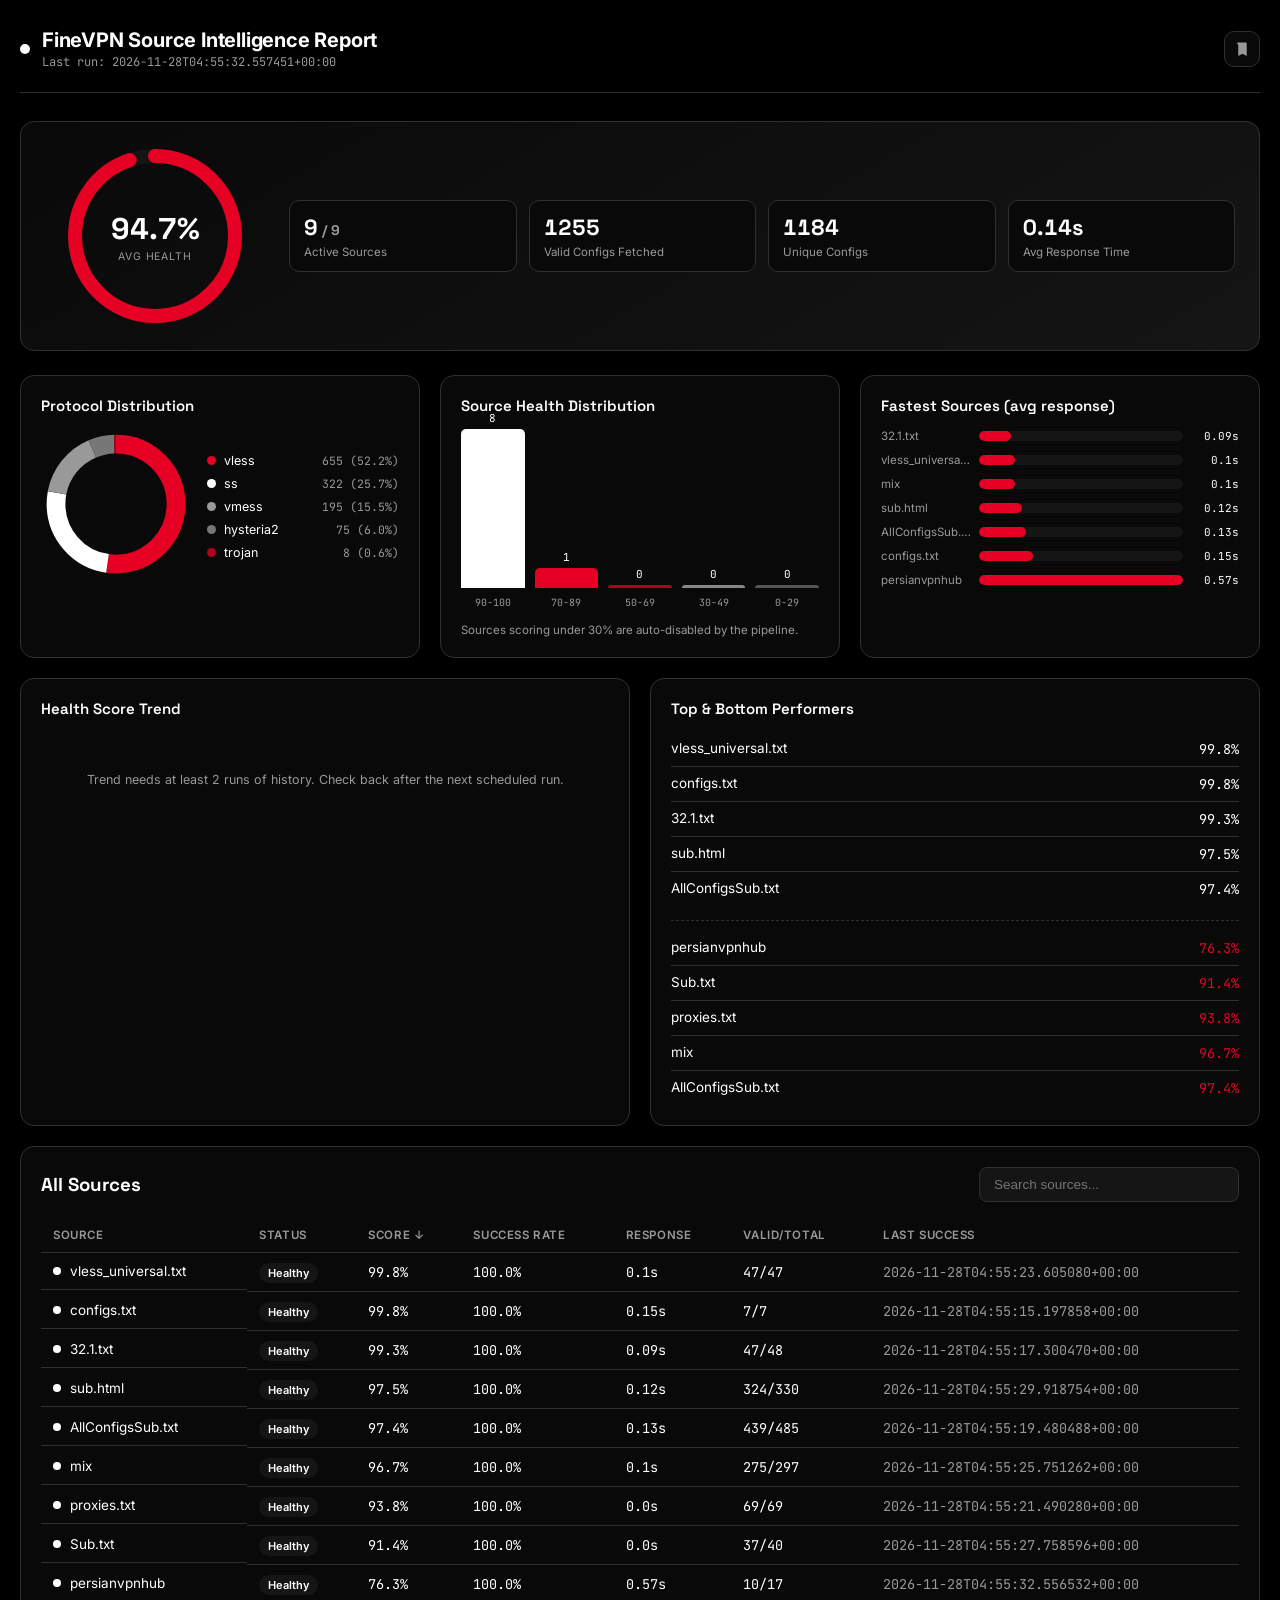
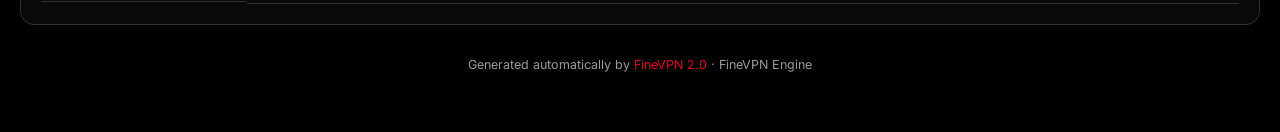
==== exports/source-report.html @ 8149348a "به‌روزرسانی خروجی‌های موتور پروکسی FineVPN" ====
<!DOCTYPE html>
<html lang="en">
<head>
<meta charset="UTF-8">
<meta name="viewport" content="width=device-width, initial-scale=1.0">
<title>FineVPN Source Intelligence Report</title>
<link rel="preconnect" href="https://fonts.googleapis.com">
<link href="https://fonts.googleapis.com/css2?family=Space+Grotesk:wght@500;600;700&family=Inter:wght@400;500;600&family=JetBrains+Mono:wght@400;500;600&display=swap" rel="stylesheet">
<style>
:root {
    --bg: #000000;
    --surface: #090909;
    --surface-2: #151515;
    --border: #303030;
    --text: #ffffff;
    --muted: #999999;
    --accent: #e60023;
    --good: #ffffff;
    --warn: #aaaaaa;
    --risk: #888888;
    --bad: #e60023;
    --radius: 14px;
}
* { box-sizing: border-box; min-width: 0; }
html, body { overflow-x: hidden; width: 100%; }
body {
    margin: 0;
    background: #000000;
    color: var(--text);
    font-family: 'Inter', system-ui, sans-serif;
    -webkit-font-smoothing: antialiased;
}
.wrap { max-width: 1280px; width: 100%; margin: 0 auto; padding: 28px 20px 60px; overflow-x: hidden; }
h1, h2, h3 { font-family: 'Space Grotesk', 'Inter', sans-serif; margin: 0; }
.mono { font-family: 'JetBrains Mono', monospace; font-variant-numeric: tabular-nums; }
.muted { color: var(--muted); }
header.top {
    display: flex; align-items: center; justify-content: space-between; flex-wrap: wrap; gap: 16px;
    padding-bottom: 22px; border-bottom: 1px solid var(--border); margin-bottom: 28px;
}
.brand { display: flex; align-items: center; gap: 12px; }
.pulse {
    width: 10px; height: 10px; border-radius: 50%; background: var(--good); flex-shrink: 0;
    box-shadow: none; animation: none;
}
@keyframes pulse {
    0% { box-shadow: none; }
    70% { box-shadow: none; }
    100% { box-shadow: none; }
}
@media (prefers-reduced-motion: reduce) {
    .pulse { animation: none; }
}
.brand-title { font-size: 20px; font-weight: 700; letter-spacing: -0.01em; }
.brand-sub { font-size: 12px; color: var(--muted); margin-top: 2px; word-break: break-all; }
.links { display: flex; gap: 10px; flex-shrink: 0; }
.links a {
    display: flex; align-items: center; justify-content: center; width: 36px; height: 36px;
    border-radius: 10px; background: var(--surface); border: 1px solid var(--border);
    color: var(--muted); transition: 0.15s ease;
}
.links a:hover { color: var(--accent); border-color: var(--accent); }
.links svg { width: 17px; height: 17px; }

.hero {
    display: grid; grid-template-columns: minmax(160px, 220px) minmax(0, 1fr); gap: 24px; align-items: center;
    background: linear-gradient(150deg, var(--surface) 0%, var(--surface-2) 100%);
    border: 1px solid var(--border); border-radius: var(--radius); padding: 24px; margin-bottom: 24px;
}
.gauge-wrap { display: flex; align-items: center; justify-content: center; position: relative; }
.gauge-num { position: absolute; text-align: center; }
.gauge-num .val { font-family: 'Space Grotesk', sans-serif; font-size: 30px; font-weight: 700; }
.gauge-num .lbl { font-size: 10.5px; color: var(--muted); text-transform: uppercase; letter-spacing: 0.08em; margin-top: 2px; }
.stat-grid { display: grid; grid-template-columns: repeat(auto-fit, minmax(120px, 1fr)); gap: 12px; }
.stat-card { background: #090909; border: 1px solid var(--border); border-radius: 10px; padding: 12px 14px; min-width: 0; }
.stat-card .n { font-family: 'Space Grotesk', sans-serif; font-size: 22px; font-weight: 700; overflow-wrap: break-word; }
.stat-card .l { font-size: 11.5px; color: var(--muted); margin-top: 4px; }

.grid-2 { display: grid; grid-template-columns: repeat(auto-fit, minmax(320px, 1fr)); gap: 20px; margin-bottom: 20px; }
.grid-3 { display: grid; grid-template-columns: repeat(auto-fit, minmax(260px, 1fr)); gap: 20px; margin-bottom: 20px; }

.card {
    background: var(--surface); border: 1px solid var(--border); border-radius: var(--radius); padding: 20px; min-width: 0;
}
.card h3 { font-size: 15px; font-weight: 600; margin-bottom: 14px; }

.donut-wrap { display: flex; align-items: center; gap: 16px; flex-wrap: wrap; }
.legend-list { flex: 1; min-width: 140px; }
.legend-item { display: flex; align-items: center; gap: 8px; font-size: 12.5px; padding: 4px 0; }
.legend-dot { width: 9px; height: 9px; border-radius: 50%; flex-shrink: 0; }
.legend-label { flex: 1; color: var(--text); }
.legend-val { color: var(--muted); font-size: 11.5px; }

.vbar-chart { display: flex; align-items: flex-end; gap: 10px; height: 180px; }
.vbar-col { flex: 1; display: flex; flex-direction: column; align-items: center; height: 100%; }
.vbar-track { flex: 1; width: 100%; display: flex; align-items: flex-end; }
.vbar-fill { width: 100%; border-radius: 5px 5px 0 0; min-height: 3px; position: relative; display: flex; justify-content: center; }
.vbar-val { position: absolute; top: -18px; font-size: 11px; color: var(--text); }
.vbar-label { font-size: 10px; color: var(--muted); margin-top: 8px; text-align: center; }

.hbar-chart { display: flex; flex-direction: column; gap: 10px; }
.hbar-row { display: grid; grid-template-columns: 90px 1fr 48px; align-items: center; gap: 8px; }
.hbar-label { font-size: 11.5px; color: var(--muted); overflow: hidden; text-overflow: ellipsis; white-space: nowrap; }
.hbar-track { background: var(--surface-2); border-radius: 5px; height: 10px; overflow: hidden; }
.hbar-fill { background: var(--accent); height: 100%; border-radius: 5px; }
.hbar-val { font-size: 11px; text-align: right; color: var(--text); }

.trend-chart { width: 100%; }
.trend-labels { position: relative; height: 16px; margin-top: 4px; }
.trend-tick { position: absolute; font-size: 9.5px; color: var(--muted); transform: translateX(-50%); white-space: nowrap; }

.perf-row { display: flex; justify-content: space-between; padding: 8px 0; border-bottom: 1px solid var(--border); font-size: 13.5px; gap: 10px; }
.perf-row:last-child { border-bottom: none; }
.perf-name { color: var(--text); overflow: hidden; text-overflow: ellipsis; white-space: nowrap; }
.good-text { color: var(--good); font-family: 'JetBrains Mono', monospace; flex-shrink: 0; }
.bad-text { color: var(--bad); font-family: 'JetBrains Mono', monospace; flex-shrink: 0; }

.table-card { background: var(--surface); border: 1px solid var(--border); border-radius: var(--radius); padding: 20px; max-width: 100%; }
.table-top { display: flex; align-items: center; justify-content: space-between; margin-bottom: 16px; flex-wrap: wrap; gap: 12px; }
#search {
    background: var(--surface-2); border: 1px solid var(--border); color: var(--text);
    padding: 9px 14px; border-radius: 8px; font-size: 13.5px; width: 100%; max-width: 260px; outline: none;
}
#search:focus { border-color: var(--accent); }
.table-scroll { overflow-x: auto; max-width: 100%; -webkit-overflow-scrolling: touch; }
table { width: 100%; min-width: 640px; border-collapse: collapse; font-size: 13.5px; }
th {
    text-align: left; padding: 10px 12px; color: var(--muted); font-weight: 600; font-size: 11.5px;
    text-transform: uppercase; letter-spacing: 0.05em; border-bottom: 1px solid var(--border); cursor: pointer; user-select: none;
    white-space: nowrap;
}
th:hover { color: var(--accent); }
th.sorted::after { content: ' ↓'; }
th.sorted.asc::after { content: ' ↑'; }
td { padding: 10px 12px; border-bottom: 1px solid var(--border); white-space: nowrap; }
.c-name { display: flex; align-items: center; gap: 9px; }
.dot { width: 8px; height: 8px; border-radius: 50%; flex-shrink: 0; }
.dot-good { background: var(--good); }
.dot-warn { background: var(--warn); }
.dot-risk { background: var(--risk); }
.dot-bad { background: var(--bad); }
.pill { font-size: 11px; padding: 3px 9px; border-radius: 20px; font-weight: 600; }
.pill-good { background: #151515; color: var(--good); }
.pill-warn { background: #151515; color: var(--warn); }
.pill-risk { background: #151515; color: var(--risk); }
.pill-bad { background: #1b0005; color: var(--bad); }
.legend-note { font-size: 11.5px; color: var(--muted); margin-top: 14px; }

footer { margin-top: 32px; text-align: center; color: var(--muted); font-size: 12.5px; }
footer a { color: var(--accent); text-decoration: none; }
.empty { text-align: center; padding: 40px 20px; color: var(--muted); font-size: 12.5px; }

@media (max-width: 640px) {
    .hero { grid-template-columns: 1fr; }
    .gauge-wrap svg { width: 150px; height: 150px; }
}
</style>
</head>
<body>
<div class="wrap">
    <header class="top">
        <div class="brand">
            <span class="pulse"></span>
            <div>
                <div class="brand-title">FineVPN Source Intelligence Report</div>
                <div class="brand-sub mono">Last run: 2026-11-28T04:55:32.557451+00:00</div>
            </div>
        </div>
        <div class="links">
            <a href="https://finevpn.example" target="_blank" title="Repository"><svg viewBox="0 0 24 24" fill="currentColor"><path d="M4 4a2 2 0 012-2h10.5A1.5 1.5 0 0118 3.5V21l-6-3-6 3V6a2 2 0 00-2-2z"/></svg></a>
        </div>
    </header>

    <div class="hero">
        <div class="gauge-wrap">
            <svg width="180" height="180" viewBox="0 0 180 180">
                <circle cx="90" cy="90" r="80" fill="none" stroke="var(--surface-2)" stroke-width="14"/>
                <circle id="gauge-ring" cx="90" cy="90" r="80" fill="none" stroke="var(--accent)" stroke-width="14"
                    stroke-linecap="round" transform="rotate(-90 90 90)"
                    stroke-dasharray="502.65" stroke-dashoffset="502.65"
                    data-target-offset="26.64"/>
            </svg>
            <div class="gauge-num">
                <div class="val mono" id="gauge-value">0%</div>
                <div class="lbl">Avg Health</div>
            </div>
        </div>
        <div class="stat-grid">
            <div class="stat-card"><div class="n">9<span class="muted" style="font-size:14px"> / 9</span></div><div class="l">Active Sources</div></div>
            <div class="stat-card"><div class="n mono">1255</div><div class="l">Valid Configs Fetched</div></div>
            <div class="stat-card"><div class="n mono">1184</div><div class="l">Unique Configs</div></div>
            <div class="stat-card"><div class="n mono">0.14s</div><div class="l">Avg Response Time</div></div>
        </div>
    </div>

    <div class="grid-3">
        <div class="card">
            <h3>Protocol Distribution</h3>
            <div class="donut-wrap"><div><svg viewBox="0 0 160 160" width="150" height="150"><circle cx="80.0" cy="80.0" r="64.0" fill="none" stroke="#e60023" stroke-width="20" stroke-dasharray="209.87 402.12" stroke-dashoffset="-0.00" transform="rotate(-90 80.0 80.0)"/><circle cx="80.0" cy="80.0" r="64.0" fill="none" stroke="#ffffff" stroke-width="20" stroke-dasharray="103.17 402.12" stroke-dashoffset="-209.87" transform="rotate(-90 80.0 80.0)"/><circle cx="80.0" cy="80.0" r="64.0" fill="none" stroke="#999999" stroke-width="20" stroke-dasharray="62.48 402.12" stroke-dashoffset="-313.05" transform="rotate(-90 80.0 80.0)"/><circle cx="80.0" cy="80.0" r="64.0" fill="none" stroke="#777777" stroke-width="20" stroke-dasharray="24.03 402.12" stroke-dashoffset="-375.53" transform="rotate(-90 80.0 80.0)"/><circle cx="80.0" cy="80.0" r="64.0" fill="none" stroke="#b3001b" stroke-width="20" stroke-dasharray="2.56 402.12" stroke-dashoffset="-399.56" transform="rotate(-90 80.0 80.0)"/></svg></div><div class="legend-list"><div class="legend-item"><span class="legend-dot" style="background:#e60023"></span><span class="legend-label">vless</span><span class="legend-val mono">655 (52.2%)</span></div><div class="legend-item"><span class="legend-dot" style="background:#ffffff"></span><span class="legend-label">ss</span><span class="legend-val mono">322 (25.7%)</span></div><div class="legend-item"><span class="legend-dot" style="background:#999999"></span><span class="legend-label">vmess</span><span class="legend-val mono">195 (15.5%)</span></div><div class="legend-item"><span class="legend-dot" style="background:#777777"></span><span class="legend-label">hysteria2</span><span class="legend-val mono">75 (6.0%)</span></div><div class="legend-item"><span class="legend-dot" style="background:#b3001b"></span><span class="legend-label">trojan</span><span class="legend-val mono">8 (0.6%)</span></div></div></div>
        </div>
        <div class="card">
            <h3>Source Health Distribution</h3>
            <div class="vbar-chart"><div class="vbar-col">
            <div class="vbar-track"><div class="vbar-fill" style="height:100.0%;background:#ffffff"><span class="vbar-val mono">8</span></div></div>
            <div class="vbar-label mono">90-100</div>
        </div><div class="vbar-col">
            <div class="vbar-track"><div class="vbar-fill" style="height:12.5%;background:#e60023"><span class="vbar-val mono">1</span></div></div>
            <div class="vbar-label mono">70-89</div>
        </div><div class="vbar-col">
            <div class="vbar-track"><div class="vbar-fill" style="height:0.0%;background:#b3001b"><span class="vbar-val mono">0</span></div></div>
            <div class="vbar-label mono">50-69</div>
        </div><div class="vbar-col">
            <div class="vbar-track"><div class="vbar-fill" style="height:0.0%;background:#888888"><span class="vbar-val mono">0</span></div></div>
            <div class="vbar-label mono">30-49</div>
        </div><div class="vbar-col">
            <div class="vbar-track"><div class="vbar-fill" style="height:0.0%;background:#555555"><span class="vbar-val mono">0</span></div></div>
            <div class="vbar-label mono">0-29</div>
        </div></div>
            <div class="legend-note">Sources scoring under 30% are auto-disabled by the pipeline.</div>
        </div>
        <div class="card">
            <h3>Fastest Sources (avg response)</h3>
            <div class="hbar-chart"><div class="hbar-row">
            <div class="hbar-label" title="32.1.txt">32.1.txt</div>
            <div class="hbar-track"><div class="hbar-fill" style="width:15.8%"></div></div>
            <div class="hbar-val mono">0.09s</div>
        </div><div class="hbar-row">
            <div class="hbar-label" title="vless_universal.txt">vless_universal.t…</div>
            <div class="hbar-track"><div class="hbar-fill" style="width:17.5%"></div></div>
            <div class="hbar-val mono">0.1s</div>
        </div><div class="hbar-row">
            <div class="hbar-label" title="mix">mix</div>
            <div class="hbar-track"><div class="hbar-fill" style="width:17.5%"></div></div>
            <div class="hbar-val mono">0.1s</div>
        </div><div class="hbar-row">
            <div class="hbar-label" title="sub.html">sub.html</div>
            <div class="hbar-track"><div class="hbar-fill" style="width:21.1%"></div></div>
            <div class="hbar-val mono">0.12s</div>
        </div><div class="hbar-row">
            <div class="hbar-label" title="AllConfigsSub.txt">AllConfigsSub.txt</div>
            <div class="hbar-track"><div class="hbar-fill" style="width:22.8%"></div></div>
            <div class="hbar-val mono">0.13s</div>
        </div><div class="hbar-row">
            <div class="hbar-label" title="configs.txt">configs.txt</div>
            <div class="hbar-track"><div class="hbar-fill" style="width:26.3%"></div></div>
            <div class="hbar-val mono">0.15s</div>
        </div><div class="hbar-row">
            <div class="hbar-label" title="persianvpnhub">persianvpnhub</div>
            <div class="hbar-track"><div class="hbar-fill" style="width:100.0%"></div></div>
            <div class="hbar-val mono">0.57s</div>
        </div></div>
        </div>
    </div>

    <div class="grid-2">
        <div class="card">
            <h3>Health Score Trend</h3>
            <div class="empty">Trend needs at least 2 runs of history. Check back after the next scheduled run.</div>
        </div>
        <div class="card">
            <h3>Top &amp; Bottom Performers</h3>
            <div style="margin-bottom:14px"><div class="perf-row"><span class="perf-name">vless_universal.txt</span><span class="perf-score good-text">99.8%</span></div><div class="perf-row"><span class="perf-name">configs.txt</span><span class="perf-score good-text">99.8%</span></div><div class="perf-row"><span class="perf-name">32.1.txt</span><span class="perf-score good-text">99.3%</span></div><div class="perf-row"><span class="perf-name">sub.html</span><span class="perf-score good-text">97.5%</span></div><div class="perf-row"><span class="perf-name">AllConfigsSub.txt</span><span class="perf-score good-text">97.4%</span></div></div>
            <div style="border-top:1px dashed var(--border);padding-top:10px"><div class="perf-row"><span class="perf-name">persianvpnhub</span><span class="perf-score bad-text">76.3%</span></div><div class="perf-row"><span class="perf-name">Sub.txt</span><span class="perf-score bad-text">91.4%</span></div><div class="perf-row"><span class="perf-name">proxies.txt</span><span class="perf-score bad-text">93.8%</span></div><div class="perf-row"><span class="perf-name">mix</span><span class="perf-score bad-text">96.7%</span></div><div class="perf-row"><span class="perf-name">AllConfigsSub.txt</span><span class="perf-score bad-text">97.4%</span></div></div>
        </div>
    </div>

    <div class="table-card">
        <div class="table-top">
            <h3>All Sources</h3>
            <input id="search" type="text" placeholder="Search sources...">
        </div>
        <div class="table-scroll">
            <table id="main-table">
                <thead>
                    <tr>
                        <th data-key="name">Source</th>
                        <th data-key="status_class">Status</th>
                        <th data-key="score" class="sorted">Score</th>
                        <th data-key="success">Success Rate</th>
                        <th data-key="response">Response</th>
                        <th data-key="valid">Valid/Total</th>
                        <th>Last Success</th>
                    </tr>
                </thead>
                <tbody>
                        <tr class="t-row" data-name="vless_universal.txt" data-score="99.8" data-success="100.0" data-response="0.1" data-valid="47">
                            <td class="c-name">
                                <span class="dot dot-good"></span>
                                <span>vless_universal.txt</span>
                            </td>
                            <td><span class="pill pill-good">Healthy</span></td>
                            <td class="mono">99.8%</td>
                            <td class="mono">100.0%</td>
                            <td class="mono">0.1s</td>
                            <td class="mono">47/47</td>
                            <td class="mono muted">2026-11-28T04:55:23.605080+00:00</td>
                        </tr>
                        <tr class="t-row" data-name="configs.txt" data-score="99.8" data-success="100.0" data-response="0.15" data-valid="7">
                            <td class="c-name">
                                <span class="dot dot-good"></span>
                                <span>configs.txt</span>
                            </td>
                            <td><span class="pill pill-good">Healthy</span></td>
                            <td class="mono">99.8%</td>
                            <td class="mono">100.0%</td>
                            <td class="mono">0.15s</td>
                            <td class="mono">7/7</td>
                            <td class="mono muted">2026-11-28T04:55:15.197858+00:00</td>
                        </tr>
                        <tr class="t-row" data-name="32.1.txt" data-score="99.3" data-success="100.0" data-response="0.09" data-valid="47">
                            <td class="c-name">
                                <span class="dot dot-good"></span>
                                <span>32.1.txt</span>
                            </td>
                            <td><span class="pill pill-good">Healthy</span></td>
                            <td class="mono">99.3%</td>
                            <td class="mono">100.0%</td>
                            <td class="mono">0.09s</td>
                            <td class="mono">47/48</td>
                            <td class="mono muted">2026-11-28T04:55:17.300470+00:00</td>
                        </tr>
                        <tr class="t-row" data-name="sub.html" data-score="97.5" data-success="100.0" data-response="0.12" data-valid="324">
                            <td class="c-name">
                                <span class="dot dot-good"></span>
                                <span>sub.html</span>
                            </td>
                            <td><span class="pill pill-good">Healthy</span></td>
                            <td class="mono">97.5%</td>
                            <td class="mono">100.0%</td>
                            <td class="mono">0.12s</td>
                            <td class="mono">324/330</td>
                            <td class="mono muted">2026-11-28T04:55:29.918754+00:00</td>
                        </tr>
                        <tr class="t-row" data-name="allconfigssub.txt" data-score="97.4" data-success="100.0" data-response="0.13" data-valid="439">
                            <td class="c-name">
                                <span class="dot dot-good"></span>
                                <span>AllConfigsSub.txt</span>
                            </td>
                            <td><span class="pill pill-good">Healthy</span></td>
                            <td class="mono">97.4%</td>
                            <td class="mono">100.0%</td>
                            <td class="mono">0.13s</td>
                            <td class="mono">439/485</td>
                            <td class="mono muted">2026-11-28T04:55:19.480488+00:00</td>
                        </tr>
                        <tr class="t-row" data-name="mix" data-score="96.7" data-success="100.0" data-response="0.1" data-valid="275">
                            <td class="c-name">
                                <span class="dot dot-good"></span>
                                <span>mix</span>
                            </td>
                            <td><span class="pill pill-good">Healthy</span></td>
                            <td class="mono">96.7%</td>
                            <td class="mono">100.0%</td>
                            <td class="mono">0.1s</td>
                            <td class="mono">275/297</td>
                            <td class="mono muted">2026-11-28T04:55:25.751262+00:00</td>
                        </tr>
                        <tr class="t-row" data-name="proxies.txt" data-score="93.8" data-success="100.0" data-response="0.0" data-valid="69">
                            <td class="c-name">
                                <span class="dot dot-good"></span>
                                <span>proxies.txt</span>
                            </td>
                            <td><span class="pill pill-good">Healthy</span></td>
                            <td class="mono">93.8%</td>
                            <td class="mono">100.0%</td>
                            <td class="mono">0.0s</td>
                            <td class="mono">69/69</td>
                            <td class="mono muted">2026-11-28T04:55:21.490280+00:00</td>
                        </tr>
                        <tr class="t-row" data-name="sub.txt" data-score="91.4" data-success="100.0" data-response="0.0" data-valid="37">
                            <td class="c-name">
                                <span class="dot dot-good"></span>
                                <span>Sub.txt</span>
                            </td>
                            <td><span class="pill pill-good">Healthy</span></td>
                            <td class="mono">91.4%</td>
                            <td class="mono">100.0%</td>
                            <td class="mono">0.0s</td>
                            <td class="mono">37/40</td>
                            <td class="mono muted">2026-11-28T04:55:27.758596+00:00</td>
                        </tr>
                        <tr class="t-row" data-name="persianvpnhub" data-score="76.3" data-success="100.0" data-response="0.57" data-valid="10">
                            <td class="c-name">
                                <span class="dot dot-good"></span>
                                <span>persianvpnhub</span>
                            </td>
                            <td><span class="pill pill-good">Healthy</span></td>
                            <td class="mono">76.3%</td>
                            <td class="mono">100.0%</td>
                            <td class="mono">0.57s</td>
                            <td class="mono">10/17</td>
                            <td class="mono muted">2026-11-28T04:55:32.556532+00:00</td>
                        </tr>
                </tbody>
            </table>
        </div>
    </div>

    <footer>
        Generated automatically by <a href="https://finevpn.example" target="_blank">FineVPN 2.0</a> · FineVPN Engine
    </footer>
</div>
<script>
(function() {
    const ring = document.getElementById('gauge-ring');
    const valueEl = document.getElementById('gauge-value');
    const target = parseFloat(ring.dataset.targetOffset);
    const total = parseFloat(ring.getAttribute('stroke-dasharray'));
    const finalScore = 94.7;
    const reduced = window.matchMedia('(prefers-reduced-motion: reduce)').matches;
    const duration = reduced ? 0 : 900;
    const start = performance.now();
    function frame(now) {
        const p = duration === 0 ? 1 : Math.min(1, (now - start) / duration);
        ring.setAttribute('stroke-dashoffset', total - (total - target) * p);
        valueEl.textContent = (finalScore * p).toFixed(1) + '%';
        if (p < 1) requestAnimationFrame(frame);
    }
    requestAnimationFrame(frame);
})();

(function() {
    const table = document.getElementById('main-table');
    if (!table) return;
    const tbody = table.querySelector('tbody');
    const searchInput = document.getElementById('search');
    if (searchInput) {
        searchInput.addEventListener('input', () => {
            const q = searchInput.value.toLowerCase();
            tbody.querySelectorAll('.t-row').forEach(row => {
                row.style.display = row.dataset.name.includes(q) ? '' : 'none';
            });
        });
    }
    let currentSort = { key: 'score', asc: false };
    table.querySelectorAll('th[data-key]').forEach(th => {
        th.addEventListener('click', () => {
            const key = th.dataset.key;
            const asc = currentSort.key === key ? !currentSort.asc : false;
            currentSort = { key, asc };
            table.querySelectorAll('th[data-key]').forEach(h => h.classList.remove('sorted','asc'));
            th.classList.add('sorted');
            if (asc) th.classList.add('asc');
            const rows = Array.from(tbody.querySelectorAll('.t-row'));
            const attrMap = { name: 'name', status_class: 'name', score: 'score', success: 'success', response: 'response', valid: 'valid' };
            rows.sort((a, b) => {
                const attr = attrMap[key] || key;
                let av = a.dataset[attr], bv = b.dataset[attr];
                if (!isNaN(parseFloat(av)) && key !== 'name') { av = parseFloat(av); bv = parseFloat(bv); }
                if (av < bv) return asc ? -1 : 1;
                if (av > bv) return asc ? 1 : -1;
                return 0;
            });
            rows.forEach(r => tbody.appendChild(r));
        });
    });
})();
</script>
</body>
</html>
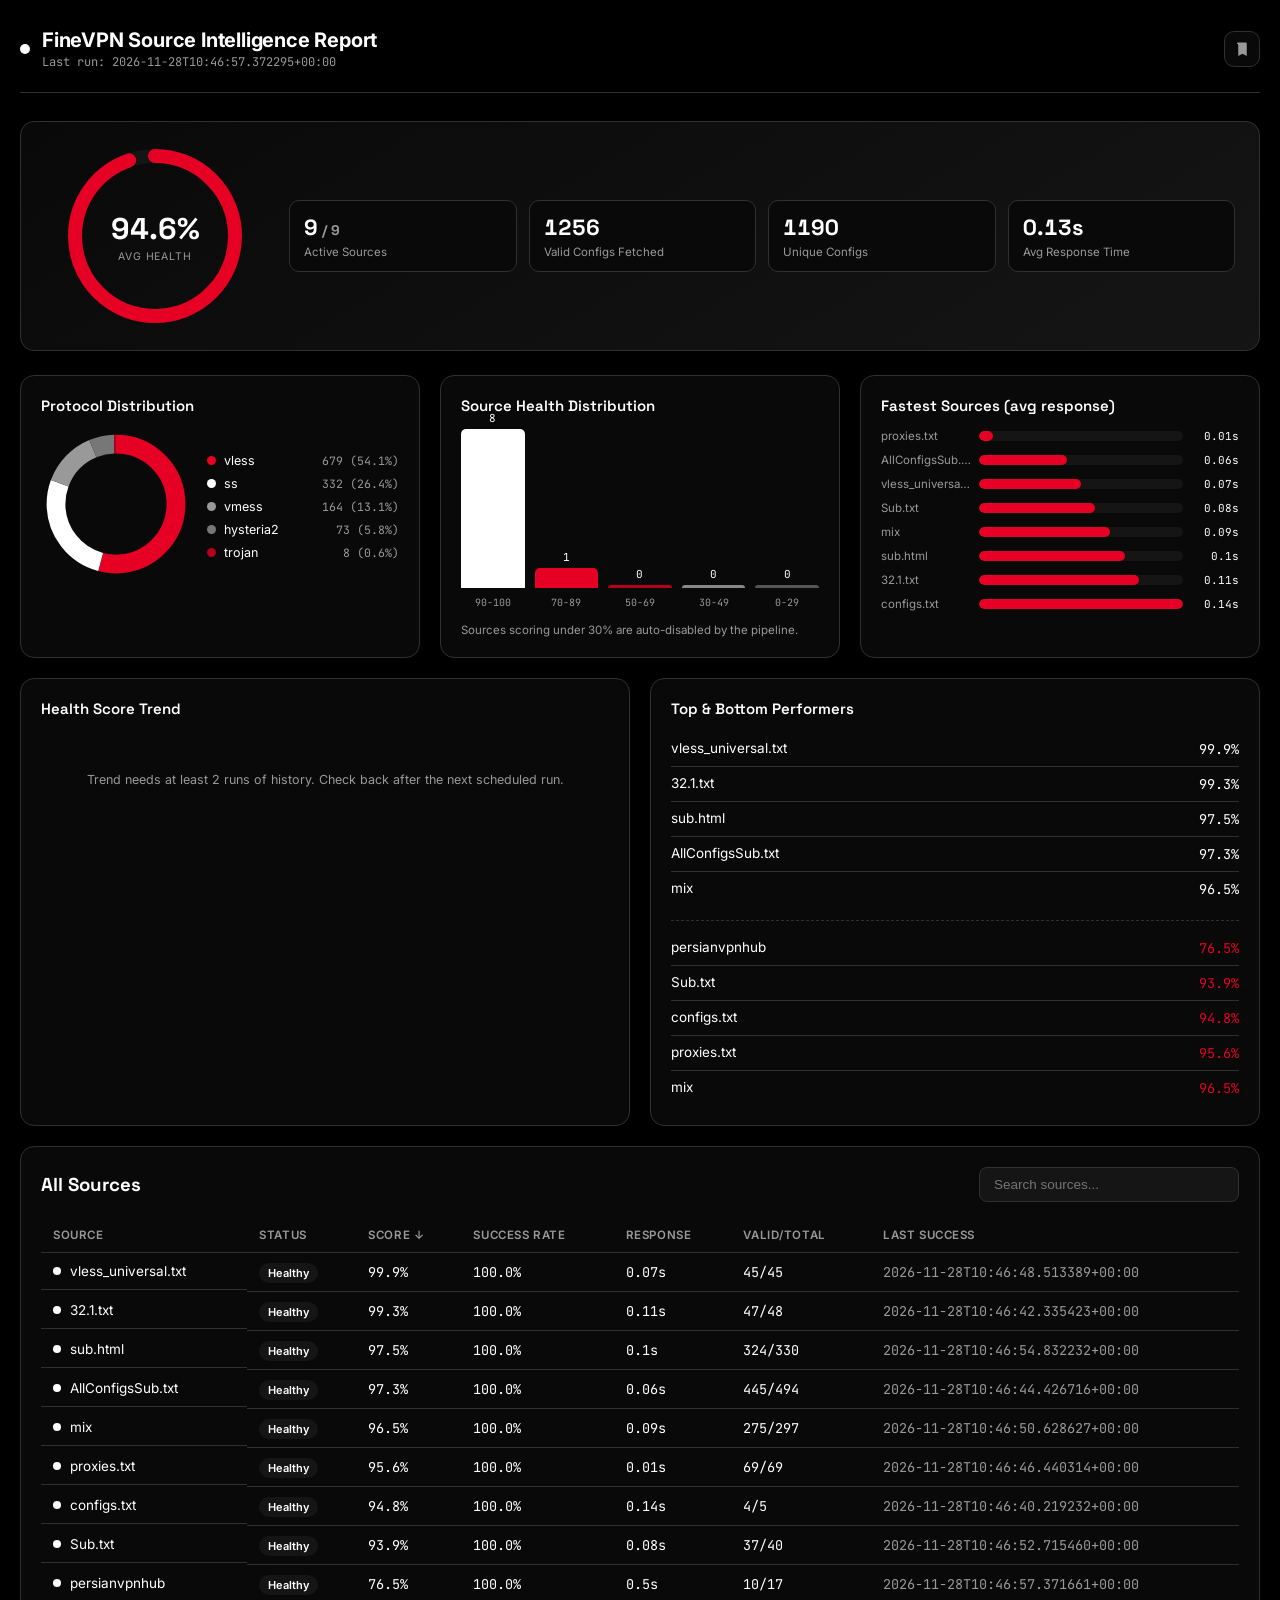
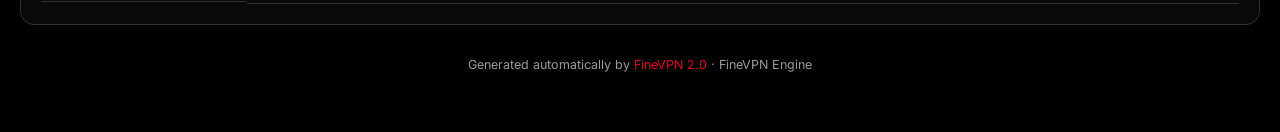
==== commit de2e2991: "به‌روزرسانی خروجی‌های موتور پروکسی FineVPN" ====
--- a/exports/source-report.html
+++ b/exports/source-report.html
@@ -163,7 +163,7 @@
             <span class="pulse"></span>
             <div>
                 <div class="brand-title">FineVPN Source Intelligence Report</div>
-                <div class="brand-sub mono">Last run: 2026-11-28T04:55:32.557451+00:00</div>
+                <div class="brand-sub mono">Last run: 2026-11-28T10:46:57.372295+00:00</div>
             </div>
         </div>
         <div class="links">
@@ -178,7 +178,7 @@
                 <circle id="gauge-ring" cx="90" cy="90" r="80" fill="none" stroke="var(--accent)" stroke-width="14"
                     stroke-linecap="round" transform="rotate(-90 90 90)"
                     stroke-dasharray="502.65" stroke-dashoffset="502.65"
-                    data-target-offset="26.64"/>
+                    data-target-offset="27.14"/>
             </svg>
             <div class="gauge-num">
                 <div class="val mono" id="gauge-value">0%</div>
@@ -187,16 +187,16 @@
         </div>
         <div class="stat-grid">
             <div class="stat-card"><div class="n">9<span class="muted" style="font-size:14px"> / 9</span></div><div class="l">Active Sources</div></div>
-            <div class="stat-card"><div class="n mono">1255</div><div class="l">Valid Configs Fetched</div></div>
-            <div class="stat-card"><div class="n mono">1184</div><div class="l">Unique Configs</div></div>
-            <div class="stat-card"><div class="n mono">0.14s</div><div class="l">Avg Response Time</div></div>
+            <div class="stat-card"><div class="n mono">1256</div><div class="l">Valid Configs Fetched</div></div>
+            <div class="stat-card"><div class="n mono">1190</div><div class="l">Unique Configs</div></div>
+            <div class="stat-card"><div class="n mono">0.13s</div><div class="l">Avg Response Time</div></div>
         </div>
     </div>
 
     <div class="grid-3">
         <div class="card">
             <h3>Protocol Distribution</h3>
-            <div class="donut-wrap"><div><svg viewBox="0 0 160 160" width="150" height="150"><circle cx="80.0" cy="80.0" r="64.0" fill="none" stroke="#e60023" stroke-width="20" stroke-dasharray="209.87 402.12" stroke-dashoffset="-0.00" transform="rotate(-90 80.0 80.0)"/><circle cx="80.0" cy="80.0" r="64.0" fill="none" stroke="#ffffff" stroke-width="20" stroke-dasharray="103.17 402.12" stroke-dashoffset="-209.87" transform="rotate(-90 80.0 80.0)"/><circle cx="80.0" cy="80.0" r="64.0" fill="none" stroke="#999999" stroke-width="20" stroke-dasharray="62.48 402.12" stroke-dashoffset="-313.05" transform="rotate(-90 80.0 80.0)"/><circle cx="80.0" cy="80.0" r="64.0" fill="none" stroke="#777777" stroke-width="20" stroke-dasharray="24.03 402.12" stroke-dashoffset="-375.53" transform="rotate(-90 80.0 80.0)"/><circle cx="80.0" cy="80.0" r="64.0" fill="none" stroke="#b3001b" stroke-width="20" stroke-dasharray="2.56 402.12" stroke-dashoffset="-399.56" transform="rotate(-90 80.0 80.0)"/></svg></div><div class="legend-list"><div class="legend-item"><span class="legend-dot" style="background:#e60023"></span><span class="legend-label">vless</span><span class="legend-val mono">655 (52.2%)</span></div><div class="legend-item"><span class="legend-dot" style="background:#ffffff"></span><span class="legend-label">ss</span><span class="legend-val mono">322 (25.7%)</span></div><div class="legend-item"><span class="legend-dot" style="background:#999999"></span><span class="legend-label">vmess</span><span class="legend-val mono">195 (15.5%)</span></div><div class="legend-item"><span class="legend-dot" style="background:#777777"></span><span class="legend-label">hysteria2</span><span class="legend-val mono">75 (6.0%)</span></div><div class="legend-item"><span class="legend-dot" style="background:#b3001b"></span><span class="legend-label">trojan</span><span class="legend-val mono">8 (0.6%)</span></div></div></div>
+            <div class="donut-wrap"><div><svg viewBox="0 0 160 160" width="150" height="150"><circle cx="80.0" cy="80.0" r="64.0" fill="none" stroke="#e60023" stroke-width="20" stroke-dasharray="217.39 402.12" stroke-dashoffset="-0.00" transform="rotate(-90 80.0 80.0)"/><circle cx="80.0" cy="80.0" r="64.0" fill="none" stroke="#ffffff" stroke-width="20" stroke-dasharray="106.29 402.12" stroke-dashoffset="-217.39" transform="rotate(-90 80.0 80.0)"/><circle cx="80.0" cy="80.0" r="64.0" fill="none" stroke="#999999" stroke-width="20" stroke-dasharray="52.51 402.12" stroke-dashoffset="-323.68" transform="rotate(-90 80.0 80.0)"/><circle cx="80.0" cy="80.0" r="64.0" fill="none" stroke="#777777" stroke-width="20" stroke-dasharray="23.37 402.12" stroke-dashoffset="-376.19" transform="rotate(-90 80.0 80.0)"/><circle cx="80.0" cy="80.0" r="64.0" fill="none" stroke="#b3001b" stroke-width="20" stroke-dasharray="2.56 402.12" stroke-dashoffset="-399.56" transform="rotate(-90 80.0 80.0)"/></svg></div><div class="legend-list"><div class="legend-item"><span class="legend-dot" style="background:#e60023"></span><span class="legend-label">vless</span><span class="legend-val mono">679 (54.1%)</span></div><div class="legend-item"><span class="legend-dot" style="background:#ffffff"></span><span class="legend-label">ss</span><span class="legend-val mono">332 (26.4%)</span></div><div class="legend-item"><span class="legend-dot" style="background:#999999"></span><span class="legend-label">vmess</span><span class="legend-val mono">164 (13.1%)</span></div><div class="legend-item"><span class="legend-dot" style="background:#777777"></span><span class="legend-label">hysteria2</span><span class="legend-val mono">73 (5.8%)</span></div><div class="legend-item"><span class="legend-dot" style="background:#b3001b"></span><span class="legend-label">trojan</span><span class="legend-val mono">8 (0.6%)</span></div></div></div>
         </div>
         <div class="card">
             <h3>Source Health Distribution</h3>
@@ -221,33 +221,37 @@
         <div class="card">
             <h3>Fastest Sources (avg response)</h3>
             <div class="hbar-chart"><div class="hbar-row">
+            <div class="hbar-label" title="proxies.txt">proxies.txt</div>
+            <div class="hbar-track"><div class="hbar-fill" style="width:7.1%"></div></div>
+            <div class="hbar-val mono">0.01s</div>
+        </div><div class="hbar-row">
+            <div class="hbar-label" title="AllConfigsSub.txt">AllConfigsSub.txt</div>
+            <div class="hbar-track"><div class="hbar-fill" style="width:42.9%"></div></div>
+            <div class="hbar-val mono">0.06s</div>
+        </div><div class="hbar-row">
+            <div class="hbar-label" title="vless_universal.txt">vless_universal.t…</div>
+            <div class="hbar-track"><div class="hbar-fill" style="width:50.0%"></div></div>
+            <div class="hbar-val mono">0.07s</div>
+        </div><div class="hbar-row">
+            <div class="hbar-label" title="Sub.txt">Sub.txt</div>
+            <div class="hbar-track"><div class="hbar-fill" style="width:57.1%"></div></div>
+            <div class="hbar-val mono">0.08s</div>
+        </div><div class="hbar-row">
+            <div class="hbar-label" title="mix">mix</div>
+            <div class="hbar-track"><div class="hbar-fill" style="width:64.3%"></div></div>
+            <div class="hbar-val mono">0.09s</div>
+        </div><div class="hbar-row">
+            <div class="hbar-label" title="sub.html">sub.html</div>
+            <div class="hbar-track"><div class="hbar-fill" style="width:71.4%"></div></div>
+            <div class="hbar-val mono">0.1s</div>
+        </div><div class="hbar-row">
             <div class="hbar-label" title="32.1.txt">32.1.txt</div>
-            <div class="hbar-track"><div class="hbar-fill" style="width:15.8%"></div></div>
-            <div class="hbar-val mono">0.09s</div>
-        </div><div class="hbar-row">
-            <div class="hbar-label" title="vless_universal.txt">vless_universal.t…</div>
-            <div class="hbar-track"><div class="hbar-fill" style="width:17.5%"></div></div>
-            <div class="hbar-val mono">0.1s</div>
-        </div><div class="hbar-row">
-            <div class="hbar-label" title="mix">mix</div>
-            <div class="hbar-track"><div class="hbar-fill" style="width:17.5%"></div></div>
-            <div class="hbar-val mono">0.1s</div>
-        </div><div class="hbar-row">
-            <div class="hbar-label" title="sub.html">sub.html</div>
-            <div class="hbar-track"><div class="hbar-fill" style="width:21.1%"></div></div>
-            <div class="hbar-val mono">0.12s</div>
-        </div><div class="hbar-row">
-            <div class="hbar-label" title="AllConfigsSub.txt">AllConfigsSub.txt</div>
-            <div class="hbar-track"><div class="hbar-fill" style="width:22.8%"></div></div>
-            <div class="hbar-val mono">0.13s</div>
+            <div class="hbar-track"><div class="hbar-fill" style="width:78.6%"></div></div>
+            <div class="hbar-val mono">0.11s</div>
         </div><div class="hbar-row">
             <div class="hbar-label" title="configs.txt">configs.txt</div>
-            <div class="hbar-track"><div class="hbar-fill" style="width:26.3%"></div></div>
-            <div class="hbar-val mono">0.15s</div>
-        </div><div class="hbar-row">
-            <div class="hbar-label" title="persianvpnhub">persianvpnhub</div>
             <div class="hbar-track"><div class="hbar-fill" style="width:100.0%"></div></div>
-            <div class="hbar-val mono">0.57s</div>
+            <div class="hbar-val mono">0.14s</div>
         </div></div>
         </div>
     </div>
@@ -259,8 +263,8 @@
         </div>
         <div class="card">
             <h3>Top &amp; Bottom Performers</h3>
-            <div style="margin-bottom:14px"><div class="perf-row"><span class="perf-name">vless_universal.txt</span><span class="perf-score good-text">99.8%</span></div><div class="perf-row"><span class="perf-name">configs.txt</span><span class="perf-score good-text">99.8%</span></div><div class="perf-row"><span class="perf-name">32.1.txt</span><span class="perf-score good-text">99.3%</span></div><div class="perf-row"><span class="perf-name">sub.html</span><span class="perf-score good-text">97.5%</span></div><div class="perf-row"><span class="perf-name">AllConfigsSub.txt</span><span class="perf-score good-text">97.4%</span></div></div>
-            <div style="border-top:1px dashed var(--border);padding-top:10px"><div class="perf-row"><span class="perf-name">persianvpnhub</span><span class="perf-score bad-text">76.3%</span></div><div class="perf-row"><span class="perf-name">Sub.txt</span><span class="perf-score bad-text">91.4%</span></div><div class="perf-row"><span class="perf-name">proxies.txt</span><span class="perf-score bad-text">93.8%</span></div><div class="perf-row"><span class="perf-name">mix</span><span class="perf-score bad-text">96.7%</span></div><div class="perf-row"><span class="perf-name">AllConfigsSub.txt</span><span class="perf-score bad-text">97.4%</span></div></div>
+            <div style="margin-bottom:14px"><div class="perf-row"><span class="perf-name">vless_universal.txt</span><span class="perf-score good-text">99.9%</span></div><div class="perf-row"><span class="perf-name">32.1.txt</span><span class="perf-score good-text">99.3%</span></div><div class="perf-row"><span class="perf-name">sub.html</span><span class="perf-score good-text">97.5%</span></div><div class="perf-row"><span class="perf-name">AllConfigsSub.txt</span><span class="perf-score good-text">97.3%</span></div><div class="perf-row"><span class="perf-name">mix</span><span class="perf-score good-text">96.5%</span></div></div>
+            <div style="border-top:1px dashed var(--border);padding-top:10px"><div class="perf-row"><span class="perf-name">persianvpnhub</span><span class="perf-score bad-text">76.5%</span></div><div class="perf-row"><span class="perf-name">Sub.txt</span><span class="perf-score bad-text">93.9%</span></div><div class="perf-row"><span class="perf-name">configs.txt</span><span class="perf-score bad-text">94.8%</span></div><div class="perf-row"><span class="perf-name">proxies.txt</span><span class="perf-score bad-text">95.6%</span></div><div class="perf-row"><span class="perf-name">mix</span><span class="perf-score bad-text">96.5%</span></div></div>
         </div>
     </div>
 
@@ -283,113 +287,113 @@
                     </tr>
                 </thead>
                 <tbody>
-                        <tr class="t-row" data-name="vless_universal.txt" data-score="99.8" data-success="100.0" data-response="0.1" data-valid="47">
+                        <tr class="t-row" data-name="vless_universal.txt" data-score="99.9" data-success="100.0" data-response="0.07" data-valid="45">
                             <td class="c-name">
                                 <span class="dot dot-good"></span>
                                 <span>vless_universal.txt</span>
                             </td>
                             <td><span class="pill pill-good">Healthy</span></td>
-                            <td class="mono">99.8%</td>
+                            <td class="mono">99.9%</td>
+                            <td class="mono">100.0%</td>
+                            <td class="mono">0.07s</td>
+                            <td class="mono">45/45</td>
+                            <td class="mono muted">2026-11-28T10:46:48.513389+00:00</td>
+                        </tr>
+                        <tr class="t-row" data-name="32.1.txt" data-score="99.3" data-success="100.0" data-response="0.11" data-valid="47">
+                            <td class="c-name">
+                                <span class="dot dot-good"></span>
+                                <span>32.1.txt</span>
+                            </td>
+                            <td><span class="pill pill-good">Healthy</span></td>
+                            <td class="mono">99.3%</td>
+                            <td class="mono">100.0%</td>
+                            <td class="mono">0.11s</td>
+                            <td class="mono">47/48</td>
+                            <td class="mono muted">2026-11-28T10:46:42.335423+00:00</td>
+                        </tr>
+                        <tr class="t-row" data-name="sub.html" data-score="97.5" data-success="100.0" data-response="0.1" data-valid="324">
+                            <td class="c-name">
+                                <span class="dot dot-good"></span>
+                                <span>sub.html</span>
+                            </td>
+                            <td><span class="pill pill-good">Healthy</span></td>
+                            <td class="mono">97.5%</td>
                             <td class="mono">100.0%</td>
                             <td class="mono">0.1s</td>
-                            <td class="mono">47/47</td>
-                            <td class="mono muted">2026-11-28T04:55:23.605080+00:00</td>
-                        </tr>
-                        <tr class="t-row" data-name="configs.txt" data-score="99.8" data-success="100.0" data-response="0.15" data-valid="7">
+                            <td class="mono">324/330</td>
+                            <td class="mono muted">2026-11-28T10:46:54.832232+00:00</td>
+                        </tr>
+                        <tr class="t-row" data-name="allconfigssub.txt" data-score="97.3" data-success="100.0" data-response="0.06" data-valid="445">
+                            <td class="c-name">
+                                <span class="dot dot-good"></span>
+                                <span>AllConfigsSub.txt</span>
+                            </td>
+                            <td><span class="pill pill-good">Healthy</span></td>
+                            <td class="mono">97.3%</td>
+                            <td class="mono">100.0%</td>
+                            <td class="mono">0.06s</td>
+                            <td class="mono">445/494</td>
+                            <td class="mono muted">2026-11-28T10:46:44.426716+00:00</td>
+                        </tr>
+                        <tr class="t-row" data-name="mix" data-score="96.5" data-success="100.0" data-response="0.09" data-valid="275">
+                            <td class="c-name">
+                                <span class="dot dot-good"></span>
+                                <span>mix</span>
+                            </td>
+                            <td><span class="pill pill-good">Healthy</span></td>
+                            <td class="mono">96.5%</td>
+                            <td class="mono">100.0%</td>
+                            <td class="mono">0.09s</td>
+                            <td class="mono">275/297</td>
+                            <td class="mono muted">2026-11-28T10:46:50.628627+00:00</td>
+                        </tr>
+                        <tr class="t-row" data-name="proxies.txt" data-score="95.6" data-success="100.0" data-response="0.01" data-valid="69">
+                            <td class="c-name">
+                                <span class="dot dot-good"></span>
+                                <span>proxies.txt</span>
+                            </td>
+                            <td><span class="pill pill-good">Healthy</span></td>
+                            <td class="mono">95.6%</td>
+                            <td class="mono">100.0%</td>
+                            <td class="mono">0.01s</td>
+                            <td class="mono">69/69</td>
+                            <td class="mono muted">2026-11-28T10:46:46.440314+00:00</td>
+                        </tr>
+                        <tr class="t-row" data-name="configs.txt" data-score="94.8" data-success="100.0" data-response="0.14" data-valid="4">
                             <td class="c-name">
                                 <span class="dot dot-good"></span>
                                 <span>configs.txt</span>
                             </td>
                             <td><span class="pill pill-good">Healthy</span></td>
-                            <td class="mono">99.8%</td>
-                            <td class="mono">100.0%</td>
-                            <td class="mono">0.15s</td>
-                            <td class="mono">7/7</td>
-                            <td class="mono muted">2026-11-28T04:55:15.197858+00:00</td>
-                        </tr>
-                        <tr class="t-row" data-name="32.1.txt" data-score="99.3" data-success="100.0" data-response="0.09" data-valid="47">
-                            <td class="c-name">
-                                <span class="dot dot-good"></span>
-                                <span>32.1.txt</span>
-                            </td>
-                            <td><span class="pill pill-good">Healthy</span></td>
-                            <td class="mono">99.3%</td>
-                            <td class="mono">100.0%</td>
-                            <td class="mono">0.09s</td>
-                            <td class="mono">47/48</td>
-                            <td class="mono muted">2026-11-28T04:55:17.300470+00:00</td>
-                        </tr>
-                        <tr class="t-row" data-name="sub.html" data-score="97.5" data-success="100.0" data-response="0.12" data-valid="324">
-                            <td class="c-name">
-                                <span class="dot dot-good"></span>
-                                <span>sub.html</span>
-                            </td>
-                            <td><span class="pill pill-good">Healthy</span></td>
-                            <td class="mono">97.5%</td>
-                            <td class="mono">100.0%</td>
-                            <td class="mono">0.12s</td>
-                            <td class="mono">324/330</td>
-                            <td class="mono muted">2026-11-28T04:55:29.918754+00:00</td>
-                        </tr>
-                        <tr class="t-row" data-name="allconfigssub.txt" data-score="97.4" data-success="100.0" data-response="0.13" data-valid="439">
-                            <td class="c-name">
-                                <span class="dot dot-good"></span>
-                                <span>AllConfigsSub.txt</span>
-                            </td>
-                            <td><span class="pill pill-good">Healthy</span></td>
-                            <td class="mono">97.4%</td>
-                            <td class="mono">100.0%</td>
-                            <td class="mono">0.13s</td>
-                            <td class="mono">439/485</td>
-                            <td class="mono muted">2026-11-28T04:55:19.480488+00:00</td>
-                        </tr>
-                        <tr class="t-row" data-name="mix" data-score="96.7" data-success="100.0" data-response="0.1" data-valid="275">
-                            <td class="c-name">
-                                <span class="dot dot-good"></span>
-                                <span>mix</span>
-                            </td>
-                            <td><span class="pill pill-good">Healthy</span></td>
-                            <td class="mono">96.7%</td>
-                            <td class="mono">100.0%</td>
-                            <td class="mono">0.1s</td>
-                            <td class="mono">275/297</td>
-                            <td class="mono muted">2026-11-28T04:55:25.751262+00:00</td>
-                        </tr>
-                        <tr class="t-row" data-name="proxies.txt" data-score="93.8" data-success="100.0" data-response="0.0" data-valid="69">
-                            <td class="c-name">
-                                <span class="dot dot-good"></span>
-                                <span>proxies.txt</span>
-                            </td>
-                            <td><span class="pill pill-good">Healthy</span></td>
-                            <td class="mono">93.8%</td>
-                            <td class="mono">100.0%</td>
-                            <td class="mono">0.0s</td>
-                            <td class="mono">69/69</td>
-                            <td class="mono muted">2026-11-28T04:55:21.490280+00:00</td>
-                        </tr>
-                        <tr class="t-row" data-name="sub.txt" data-score="91.4" data-success="100.0" data-response="0.0" data-valid="37">
+                            <td class="mono">94.8%</td>
+                            <td class="mono">100.0%</td>
+                            <td class="mono">0.14s</td>
+                            <td class="mono">4/5</td>
+                            <td class="mono muted">2026-11-28T10:46:40.219232+00:00</td>
+                        </tr>
+                        <tr class="t-row" data-name="sub.txt" data-score="93.9" data-success="100.0" data-response="0.08" data-valid="37">
                             <td class="c-name">
                                 <span class="dot dot-good"></span>
                                 <span>Sub.txt</span>
                             </td>
                             <td><span class="pill pill-good">Healthy</span></td>
-                            <td class="mono">91.4%</td>
-                            <td class="mono">100.0%</td>
-                            <td class="mono">0.0s</td>
+                            <td class="mono">93.9%</td>
+                            <td class="mono">100.0%</td>
+                            <td class="mono">0.08s</td>
                             <td class="mono">37/40</td>
-                            <td class="mono muted">2026-11-28T04:55:27.758596+00:00</td>
-                        </tr>
-                        <tr class="t-row" data-name="persianvpnhub" data-score="76.3" data-success="100.0" data-response="0.57" data-valid="10">
+                            <td class="mono muted">2026-11-28T10:46:52.715460+00:00</td>
+                        </tr>
+                        <tr class="t-row" data-name="persianvpnhub" data-score="76.5" data-success="100.0" data-response="0.5" data-valid="10">
                             <td class="c-name">
                                 <span class="dot dot-good"></span>
                                 <span>persianvpnhub</span>
                             </td>
                             <td><span class="pill pill-good">Healthy</span></td>
-                            <td class="mono">76.3%</td>
-                            <td class="mono">100.0%</td>
-                            <td class="mono">0.57s</td>
+                            <td class="mono">76.5%</td>
+                            <td class="mono">100.0%</td>
+                            <td class="mono">0.5s</td>
                             <td class="mono">10/17</td>
-                            <td class="mono muted">2026-11-28T04:55:32.556532+00:00</td>
+                            <td class="mono muted">2026-11-28T10:46:57.371661+00:00</td>
                         </tr>
                 </tbody>
             </table>
@@ -406,7 +410,7 @@
     const valueEl = document.getElementById('gauge-value');
     const target = parseFloat(ring.dataset.targetOffset);
     const total = parseFloat(ring.getAttribute('stroke-dasharray'));
-    const finalScore = 94.7;
+    const finalScore = 94.6;
     const reduced = window.matchMedia('(prefers-reduced-motion: reduce)').matches;
     const duration = reduced ? 0 : 900;
     const start = performance.now();
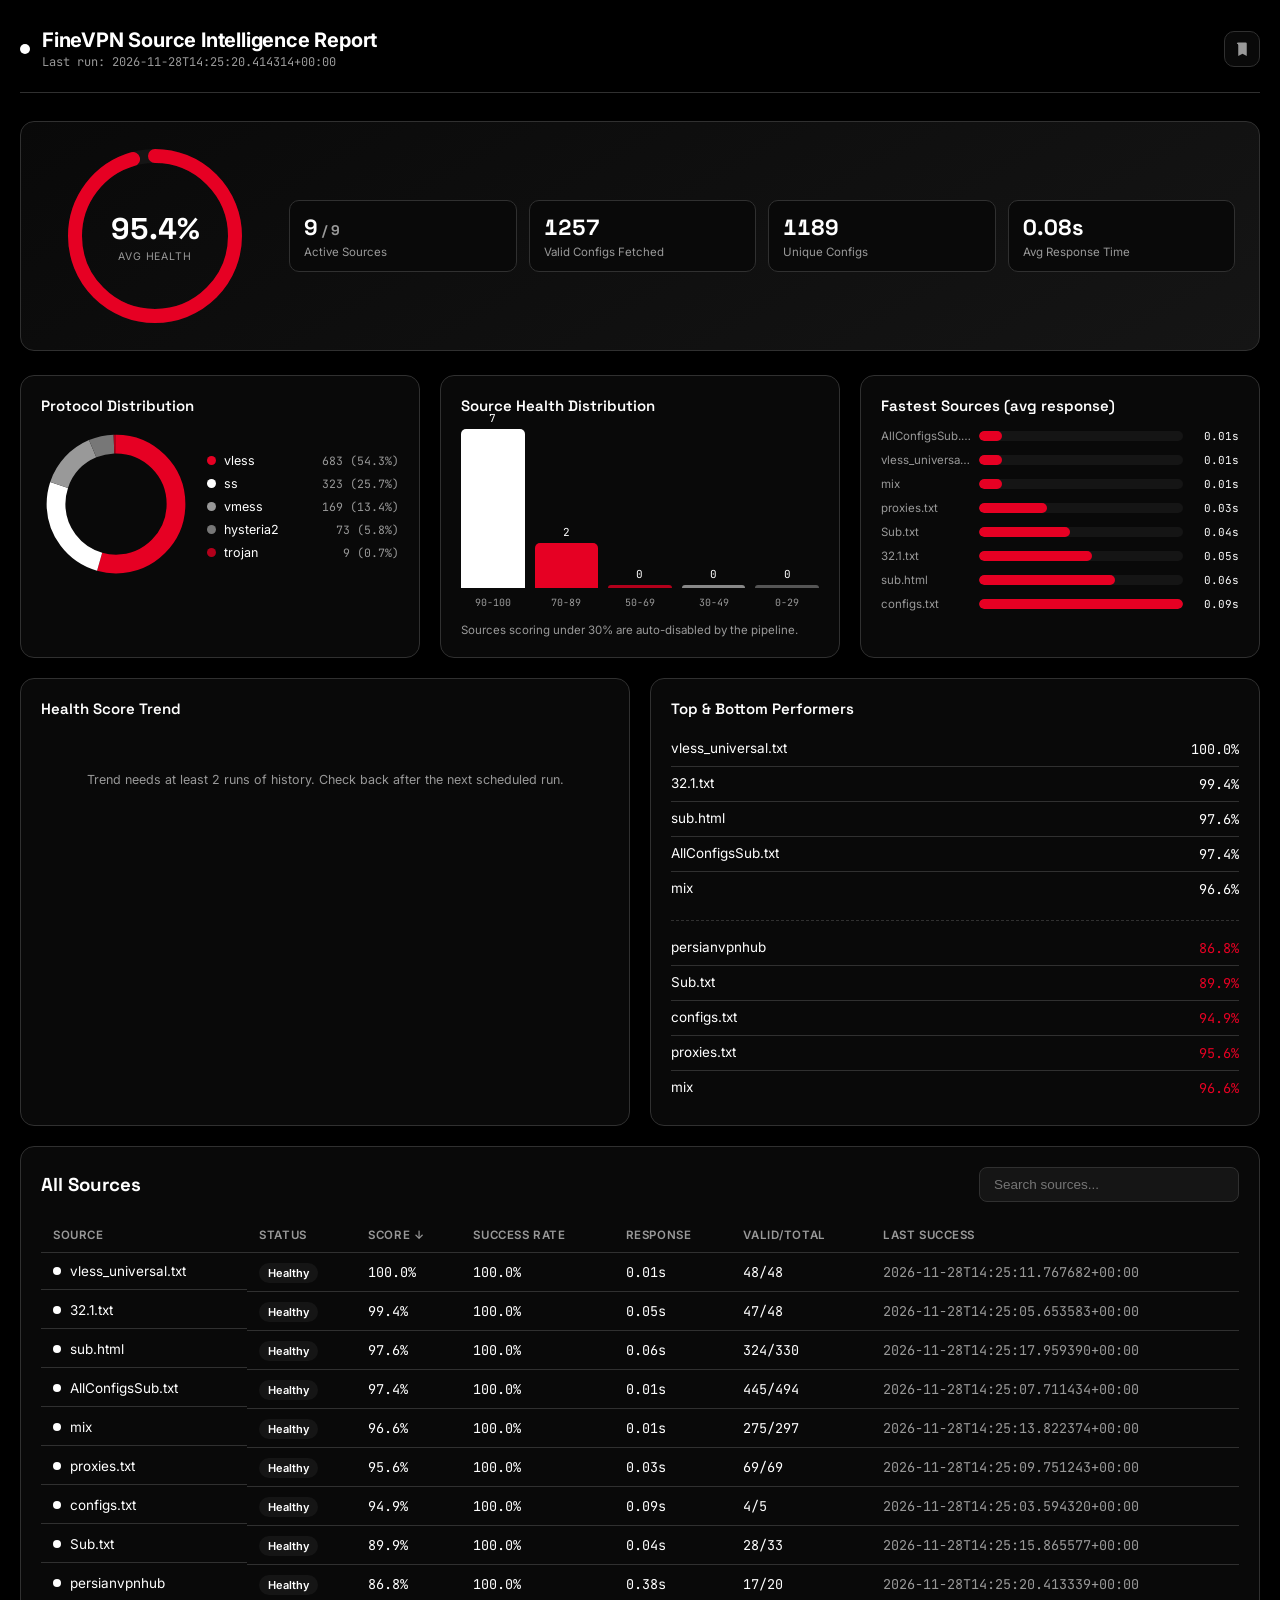
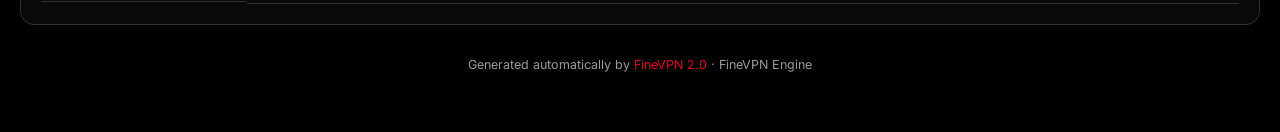
==== commit b451e34f: "به‌روزرسانی خروجی‌های موتور پروکسی FineVPN" ====
--- a/exports/source-report.html
+++ b/exports/source-report.html
@@ -163,7 +163,7 @@
             <span class="pulse"></span>
             <div>
                 <div class="brand-title">FineVPN Source Intelligence Report</div>
-                <div class="brand-sub mono">Last run: 2026-11-28T10:46:57.372295+00:00</div>
+                <div class="brand-sub mono">Last run: 2026-11-28T14:25:20.414314+00:00</div>
             </div>
         </div>
         <div class="links">
@@ -178,7 +178,7 @@
                 <circle id="gauge-ring" cx="90" cy="90" r="80" fill="none" stroke="var(--accent)" stroke-width="14"
                     stroke-linecap="round" transform="rotate(-90 90 90)"
                     stroke-dasharray="502.65" stroke-dashoffset="502.65"
-                    data-target-offset="27.14"/>
+                    data-target-offset="23.12"/>
             </svg>
             <div class="gauge-num">
                 <div class="val mono" id="gauge-value">0%</div>
@@ -187,24 +187,24 @@
         </div>
         <div class="stat-grid">
             <div class="stat-card"><div class="n">9<span class="muted" style="font-size:14px"> / 9</span></div><div class="l">Active Sources</div></div>
-            <div class="stat-card"><div class="n mono">1256</div><div class="l">Valid Configs Fetched</div></div>
-            <div class="stat-card"><div class="n mono">1190</div><div class="l">Unique Configs</div></div>
-            <div class="stat-card"><div class="n mono">0.13s</div><div class="l">Avg Response Time</div></div>
+            <div class="stat-card"><div class="n mono">1257</div><div class="l">Valid Configs Fetched</div></div>
+            <div class="stat-card"><div class="n mono">1189</div><div class="l">Unique Configs</div></div>
+            <div class="stat-card"><div class="n mono">0.08s</div><div class="l">Avg Response Time</div></div>
         </div>
     </div>
 
     <div class="grid-3">
         <div class="card">
             <h3>Protocol Distribution</h3>
-            <div class="donut-wrap"><div><svg viewBox="0 0 160 160" width="150" height="150"><circle cx="80.0" cy="80.0" r="64.0" fill="none" stroke="#e60023" stroke-width="20" stroke-dasharray="217.39 402.12" stroke-dashoffset="-0.00" transform="rotate(-90 80.0 80.0)"/><circle cx="80.0" cy="80.0" r="64.0" fill="none" stroke="#ffffff" stroke-width="20" stroke-dasharray="106.29 402.12" stroke-dashoffset="-217.39" transform="rotate(-90 80.0 80.0)"/><circle cx="80.0" cy="80.0" r="64.0" fill="none" stroke="#999999" stroke-width="20" stroke-dasharray="52.51 402.12" stroke-dashoffset="-323.68" transform="rotate(-90 80.0 80.0)"/><circle cx="80.0" cy="80.0" r="64.0" fill="none" stroke="#777777" stroke-width="20" stroke-dasharray="23.37 402.12" stroke-dashoffset="-376.19" transform="rotate(-90 80.0 80.0)"/><circle cx="80.0" cy="80.0" r="64.0" fill="none" stroke="#b3001b" stroke-width="20" stroke-dasharray="2.56 402.12" stroke-dashoffset="-399.56" transform="rotate(-90 80.0 80.0)"/></svg></div><div class="legend-list"><div class="legend-item"><span class="legend-dot" style="background:#e60023"></span><span class="legend-label">vless</span><span class="legend-val mono">679 (54.1%)</span></div><div class="legend-item"><span class="legend-dot" style="background:#ffffff"></span><span class="legend-label">ss</span><span class="legend-val mono">332 (26.4%)</span></div><div class="legend-item"><span class="legend-dot" style="background:#999999"></span><span class="legend-label">vmess</span><span class="legend-val mono">164 (13.1%)</span></div><div class="legend-item"><span class="legend-dot" style="background:#777777"></span><span class="legend-label">hysteria2</span><span class="legend-val mono">73 (5.8%)</span></div><div class="legend-item"><span class="legend-dot" style="background:#b3001b"></span><span class="legend-label">trojan</span><span class="legend-val mono">8 (0.6%)</span></div></div></div>
+            <div class="donut-wrap"><div><svg viewBox="0 0 160 160" width="150" height="150"><circle cx="80.0" cy="80.0" r="64.0" fill="none" stroke="#e60023" stroke-width="20" stroke-dasharray="218.50 402.12" stroke-dashoffset="-0.00" transform="rotate(-90 80.0 80.0)"/><circle cx="80.0" cy="80.0" r="64.0" fill="none" stroke="#ffffff" stroke-width="20" stroke-dasharray="103.33 402.12" stroke-dashoffset="-218.50" transform="rotate(-90 80.0 80.0)"/><circle cx="80.0" cy="80.0" r="64.0" fill="none" stroke="#999999" stroke-width="20" stroke-dasharray="54.06 402.12" stroke-dashoffset="-321.83" transform="rotate(-90 80.0 80.0)"/><circle cx="80.0" cy="80.0" r="64.0" fill="none" stroke="#777777" stroke-width="20" stroke-dasharray="23.35 402.12" stroke-dashoffset="-375.89" transform="rotate(-90 80.0 80.0)"/><circle cx="80.0" cy="80.0" r="64.0" fill="none" stroke="#b3001b" stroke-width="20" stroke-dasharray="2.88 402.12" stroke-dashoffset="-399.24" transform="rotate(-90 80.0 80.0)"/></svg></div><div class="legend-list"><div class="legend-item"><span class="legend-dot" style="background:#e60023"></span><span class="legend-label">vless</span><span class="legend-val mono">683 (54.3%)</span></div><div class="legend-item"><span class="legend-dot" style="background:#ffffff"></span><span class="legend-label">ss</span><span class="legend-val mono">323 (25.7%)</span></div><div class="legend-item"><span class="legend-dot" style="background:#999999"></span><span class="legend-label">vmess</span><span class="legend-val mono">169 (13.4%)</span></div><div class="legend-item"><span class="legend-dot" style="background:#777777"></span><span class="legend-label">hysteria2</span><span class="legend-val mono">73 (5.8%)</span></div><div class="legend-item"><span class="legend-dot" style="background:#b3001b"></span><span class="legend-label">trojan</span><span class="legend-val mono">9 (0.7%)</span></div></div></div>
         </div>
         <div class="card">
             <h3>Source Health Distribution</h3>
             <div class="vbar-chart"><div class="vbar-col">
-            <div class="vbar-track"><div class="vbar-fill" style="height:100.0%;background:#ffffff"><span class="vbar-val mono">8</span></div></div>
+            <div class="vbar-track"><div class="vbar-fill" style="height:100.0%;background:#ffffff"><span class="vbar-val mono">7</span></div></div>
             <div class="vbar-label mono">90-100</div>
         </div><div class="vbar-col">
-            <div class="vbar-track"><div class="vbar-fill" style="height:12.5%;background:#e60023"><span class="vbar-val mono">1</span></div></div>
+            <div class="vbar-track"><div class="vbar-fill" style="height:28.6%;background:#e60023"><span class="vbar-val mono">2</span></div></div>
             <div class="vbar-label mono">70-89</div>
         </div><div class="vbar-col">
             <div class="vbar-track"><div class="vbar-fill" style="height:0.0%;background:#b3001b"><span class="vbar-val mono">0</span></div></div>
@@ -221,37 +221,37 @@
         <div class="card">
             <h3>Fastest Sources (avg response)</h3>
             <div class="hbar-chart"><div class="hbar-row">
+            <div class="hbar-label" title="AllConfigsSub.txt">AllConfigsSub.txt</div>
+            <div class="hbar-track"><div class="hbar-fill" style="width:11.1%"></div></div>
+            <div class="hbar-val mono">0.01s</div>
+        </div><div class="hbar-row">
+            <div class="hbar-label" title="vless_universal.txt">vless_universal.t…</div>
+            <div class="hbar-track"><div class="hbar-fill" style="width:11.1%"></div></div>
+            <div class="hbar-val mono">0.01s</div>
+        </div><div class="hbar-row">
+            <div class="hbar-label" title="mix">mix</div>
+            <div class="hbar-track"><div class="hbar-fill" style="width:11.1%"></div></div>
+            <div class="hbar-val mono">0.01s</div>
+        </div><div class="hbar-row">
             <div class="hbar-label" title="proxies.txt">proxies.txt</div>
-            <div class="hbar-track"><div class="hbar-fill" style="width:7.1%"></div></div>
-            <div class="hbar-val mono">0.01s</div>
-        </div><div class="hbar-row">
-            <div class="hbar-label" title="AllConfigsSub.txt">AllConfigsSub.txt</div>
-            <div class="hbar-track"><div class="hbar-fill" style="width:42.9%"></div></div>
+            <div class="hbar-track"><div class="hbar-fill" style="width:33.3%"></div></div>
+            <div class="hbar-val mono">0.03s</div>
+        </div><div class="hbar-row">
+            <div class="hbar-label" title="Sub.txt">Sub.txt</div>
+            <div class="hbar-track"><div class="hbar-fill" style="width:44.4%"></div></div>
+            <div class="hbar-val mono">0.04s</div>
+        </div><div class="hbar-row">
+            <div class="hbar-label" title="32.1.txt">32.1.txt</div>
+            <div class="hbar-track"><div class="hbar-fill" style="width:55.6%"></div></div>
+            <div class="hbar-val mono">0.05s</div>
+        </div><div class="hbar-row">
+            <div class="hbar-label" title="sub.html">sub.html</div>
+            <div class="hbar-track"><div class="hbar-fill" style="width:66.7%"></div></div>
             <div class="hbar-val mono">0.06s</div>
-        </div><div class="hbar-row">
-            <div class="hbar-label" title="vless_universal.txt">vless_universal.t…</div>
-            <div class="hbar-track"><div class="hbar-fill" style="width:50.0%"></div></div>
-            <div class="hbar-val mono">0.07s</div>
-        </div><div class="hbar-row">
-            <div class="hbar-label" title="Sub.txt">Sub.txt</div>
-            <div class="hbar-track"><div class="hbar-fill" style="width:57.1%"></div></div>
-            <div class="hbar-val mono">0.08s</div>
-        </div><div class="hbar-row">
-            <div class="hbar-label" title="mix">mix</div>
-            <div class="hbar-track"><div class="hbar-fill" style="width:64.3%"></div></div>
-            <div class="hbar-val mono">0.09s</div>
-        </div><div class="hbar-row">
-            <div class="hbar-label" title="sub.html">sub.html</div>
-            <div class="hbar-track"><div class="hbar-fill" style="width:71.4%"></div></div>
-            <div class="hbar-val mono">0.1s</div>
-        </div><div class="hbar-row">
-            <div class="hbar-label" title="32.1.txt">32.1.txt</div>
-            <div class="hbar-track"><div class="hbar-fill" style="width:78.6%"></div></div>
-            <div class="hbar-val mono">0.11s</div>
         </div><div class="hbar-row">
             <div class="hbar-label" title="configs.txt">configs.txt</div>
             <div class="hbar-track"><div class="hbar-fill" style="width:100.0%"></div></div>
-            <div class="hbar-val mono">0.14s</div>
+            <div class="hbar-val mono">0.09s</div>
         </div></div>
         </div>
     </div>
@@ -263,8 +263,8 @@
         </div>
         <div class="card">
             <h3>Top &amp; Bottom Performers</h3>
-            <div style="margin-bottom:14px"><div class="perf-row"><span class="perf-name">vless_universal.txt</span><span class="perf-score good-text">99.9%</span></div><div class="perf-row"><span class="perf-name">32.1.txt</span><span class="perf-score good-text">99.3%</span></div><div class="perf-row"><span class="perf-name">sub.html</span><span class="perf-score good-text">97.5%</span></div><div class="perf-row"><span class="perf-name">AllConfigsSub.txt</span><span class="perf-score good-text">97.3%</span></div><div class="perf-row"><span class="perf-name">mix</span><span class="perf-score good-text">96.5%</span></div></div>
-            <div style="border-top:1px dashed var(--border);padding-top:10px"><div class="perf-row"><span class="perf-name">persianvpnhub</span><span class="perf-score bad-text">76.5%</span></div><div class="perf-row"><span class="perf-name">Sub.txt</span><span class="perf-score bad-text">93.9%</span></div><div class="perf-row"><span class="perf-name">configs.txt</span><span class="perf-score bad-text">94.8%</span></div><div class="perf-row"><span class="perf-name">proxies.txt</span><span class="perf-score bad-text">95.6%</span></div><div class="perf-row"><span class="perf-name">mix</span><span class="perf-score bad-text">96.5%</span></div></div>
+            <div style="margin-bottom:14px"><div class="perf-row"><span class="perf-name">vless_universal.txt</span><span class="perf-score good-text">100.0%</span></div><div class="perf-row"><span class="perf-name">32.1.txt</span><span class="perf-score good-text">99.4%</span></div><div class="perf-row"><span class="perf-name">sub.html</span><span class="perf-score good-text">97.6%</span></div><div class="perf-row"><span class="perf-name">AllConfigsSub.txt</span><span class="perf-score good-text">97.4%</span></div><div class="perf-row"><span class="perf-name">mix</span><span class="perf-score good-text">96.6%</span></div></div>
+            <div style="border-top:1px dashed var(--border);padding-top:10px"><div class="perf-row"><span class="perf-name">persianvpnhub</span><span class="perf-score bad-text">86.8%</span></div><div class="perf-row"><span class="perf-name">Sub.txt</span><span class="perf-score bad-text">89.9%</span></div><div class="perf-row"><span class="perf-name">configs.txt</span><span class="perf-score bad-text">94.9%</span></div><div class="perf-row"><span class="perf-name">proxies.txt</span><span class="perf-score bad-text">95.6%</span></div><div class="perf-row"><span class="perf-name">mix</span><span class="perf-score bad-text">96.6%</span></div></div>
         </div>
     </div>
 
@@ -287,113 +287,113 @@
                     </tr>
                 </thead>
                 <tbody>
-                        <tr class="t-row" data-name="vless_universal.txt" data-score="99.9" data-success="100.0" data-response="0.07" data-valid="45">
+                        <tr class="t-row" data-name="vless_universal.txt" data-score="100.0" data-success="100.0" data-response="0.01" data-valid="48">
                             <td class="c-name">
                                 <span class="dot dot-good"></span>
                                 <span>vless_universal.txt</span>
                             </td>
                             <td><span class="pill pill-good">Healthy</span></td>
-                            <td class="mono">99.9%</td>
-                            <td class="mono">100.0%</td>
-                            <td class="mono">0.07s</td>
-                            <td class="mono">45/45</td>
-                            <td class="mono muted">2026-11-28T10:46:48.513389+00:00</td>
-                        </tr>
-                        <tr class="t-row" data-name="32.1.txt" data-score="99.3" data-success="100.0" data-response="0.11" data-valid="47">
+                            <td class="mono">100.0%</td>
+                            <td class="mono">100.0%</td>
+                            <td class="mono">0.01s</td>
+                            <td class="mono">48/48</td>
+                            <td class="mono muted">2026-11-28T14:25:11.767682+00:00</td>
+                        </tr>
+                        <tr class="t-row" data-name="32.1.txt" data-score="99.4" data-success="100.0" data-response="0.05" data-valid="47">
                             <td class="c-name">
                                 <span class="dot dot-good"></span>
                                 <span>32.1.txt</span>
                             </td>
                             <td><span class="pill pill-good">Healthy</span></td>
-                            <td class="mono">99.3%</td>
-                            <td class="mono">100.0%</td>
-                            <td class="mono">0.11s</td>
+                            <td class="mono">99.4%</td>
+                            <td class="mono">100.0%</td>
+                            <td class="mono">0.05s</td>
                             <td class="mono">47/48</td>
-                            <td class="mono muted">2026-11-28T10:46:42.335423+00:00</td>
-                        </tr>
-                        <tr class="t-row" data-name="sub.html" data-score="97.5" data-success="100.0" data-response="0.1" data-valid="324">
+                            <td class="mono muted">2026-11-28T14:25:05.653583+00:00</td>
+                        </tr>
+                        <tr class="t-row" data-name="sub.html" data-score="97.6" data-success="100.0" data-response="0.06" data-valid="324">
                             <td class="c-name">
                                 <span class="dot dot-good"></span>
                                 <span>sub.html</span>
                             </td>
                             <td><span class="pill pill-good">Healthy</span></td>
-                            <td class="mono">97.5%</td>
-                            <td class="mono">100.0%</td>
-                            <td class="mono">0.1s</td>
+                            <td class="mono">97.6%</td>
+                            <td class="mono">100.0%</td>
+                            <td class="mono">0.06s</td>
                             <td class="mono">324/330</td>
-                            <td class="mono muted">2026-11-28T10:46:54.832232+00:00</td>
-                        </tr>
-                        <tr class="t-row" data-name="allconfigssub.txt" data-score="97.3" data-success="100.0" data-response="0.06" data-valid="445">
+                            <td class="mono muted">2026-11-28T14:25:17.959390+00:00</td>
+                        </tr>
+                        <tr class="t-row" data-name="allconfigssub.txt" data-score="97.4" data-success="100.0" data-response="0.01" data-valid="445">
                             <td class="c-name">
                                 <span class="dot dot-good"></span>
                                 <span>AllConfigsSub.txt</span>
                             </td>
                             <td><span class="pill pill-good">Healthy</span></td>
-                            <td class="mono">97.3%</td>
-                            <td class="mono">100.0%</td>
-                            <td class="mono">0.06s</td>
+                            <td class="mono">97.4%</td>
+                            <td class="mono">100.0%</td>
+                            <td class="mono">0.01s</td>
                             <td class="mono">445/494</td>
-                            <td class="mono muted">2026-11-28T10:46:44.426716+00:00</td>
-                        </tr>
-                        <tr class="t-row" data-name="mix" data-score="96.5" data-success="100.0" data-response="0.09" data-valid="275">
+                            <td class="mono muted">2026-11-28T14:25:07.711434+00:00</td>
+                        </tr>
+                        <tr class="t-row" data-name="mix" data-score="96.6" data-success="100.0" data-response="0.01" data-valid="275">
                             <td class="c-name">
                                 <span class="dot dot-good"></span>
                                 <span>mix</span>
                             </td>
                             <td><span class="pill pill-good">Healthy</span></td>
-                            <td class="mono">96.5%</td>
+                            <td class="mono">96.6%</td>
+                            <td class="mono">100.0%</td>
+                            <td class="mono">0.01s</td>
+                            <td class="mono">275/297</td>
+                            <td class="mono muted">2026-11-28T14:25:13.822374+00:00</td>
+                        </tr>
+                        <tr class="t-row" data-name="proxies.txt" data-score="95.6" data-success="100.0" data-response="0.03" data-valid="69">
+                            <td class="c-name">
+                                <span class="dot dot-good"></span>
+                                <span>proxies.txt</span>
+                            </td>
+                            <td><span class="pill pill-good">Healthy</span></td>
+                            <td class="mono">95.6%</td>
+                            <td class="mono">100.0%</td>
+                            <td class="mono">0.03s</td>
+                            <td class="mono">69/69</td>
+                            <td class="mono muted">2026-11-28T14:25:09.751243+00:00</td>
+                        </tr>
+                        <tr class="t-row" data-name="configs.txt" data-score="94.9" data-success="100.0" data-response="0.09" data-valid="4">
+                            <td class="c-name">
+                                <span class="dot dot-good"></span>
+                                <span>configs.txt</span>
+                            </td>
+                            <td><span class="pill pill-good">Healthy</span></td>
+                            <td class="mono">94.9%</td>
                             <td class="mono">100.0%</td>
                             <td class="mono">0.09s</td>
-                            <td class="mono">275/297</td>
-                            <td class="mono muted">2026-11-28T10:46:50.628627+00:00</td>
-                        </tr>
-                        <tr class="t-row" data-name="proxies.txt" data-score="95.6" data-success="100.0" data-response="0.01" data-valid="69">
-                            <td class="c-name">
-                                <span class="dot dot-good"></span>
-                                <span>proxies.txt</span>
-                            </td>
-                            <td><span class="pill pill-good">Healthy</span></td>
-                            <td class="mono">95.6%</td>
-                            <td class="mono">100.0%</td>
-                            <td class="mono">0.01s</td>
-                            <td class="mono">69/69</td>
-                            <td class="mono muted">2026-11-28T10:46:46.440314+00:00</td>
-                        </tr>
-                        <tr class="t-row" data-name="configs.txt" data-score="94.8" data-success="100.0" data-response="0.14" data-valid="4">
-                            <td class="c-name">
-                                <span class="dot dot-good"></span>
-                                <span>configs.txt</span>
-                            </td>
-                            <td><span class="pill pill-good">Healthy</span></td>
-                            <td class="mono">94.8%</td>
-                            <td class="mono">100.0%</td>
-                            <td class="mono">0.14s</td>
                             <td class="mono">4/5</td>
-                            <td class="mono muted">2026-11-28T10:46:40.219232+00:00</td>
-                        </tr>
-                        <tr class="t-row" data-name="sub.txt" data-score="93.9" data-success="100.0" data-response="0.08" data-valid="37">
+                            <td class="mono muted">2026-11-28T14:25:03.594320+00:00</td>
+                        </tr>
+                        <tr class="t-row" data-name="sub.txt" data-score="89.9" data-success="100.0" data-response="0.04" data-valid="28">
                             <td class="c-name">
                                 <span class="dot dot-good"></span>
                                 <span>Sub.txt</span>
                             </td>
                             <td><span class="pill pill-good">Healthy</span></td>
-                            <td class="mono">93.9%</td>
-                            <td class="mono">100.0%</td>
-                            <td class="mono">0.08s</td>
-                            <td class="mono">37/40</td>
-                            <td class="mono muted">2026-11-28T10:46:52.715460+00:00</td>
-                        </tr>
-                        <tr class="t-row" data-name="persianvpnhub" data-score="76.5" data-success="100.0" data-response="0.5" data-valid="10">
+                            <td class="mono">89.9%</td>
+                            <td class="mono">100.0%</td>
+                            <td class="mono">0.04s</td>
+                            <td class="mono">28/33</td>
+                            <td class="mono muted">2026-11-28T14:25:15.865577+00:00</td>
+                        </tr>
+                        <tr class="t-row" data-name="persianvpnhub" data-score="86.8" data-success="100.0" data-response="0.38" data-valid="17">
                             <td class="c-name">
                                 <span class="dot dot-good"></span>
                                 <span>persianvpnhub</span>
                             </td>
                             <td><span class="pill pill-good">Healthy</span></td>
-                            <td class="mono">76.5%</td>
-                            <td class="mono">100.0%</td>
-                            <td class="mono">0.5s</td>
-                            <td class="mono">10/17</td>
-                            <td class="mono muted">2026-11-28T10:46:57.371661+00:00</td>
+                            <td class="mono">86.8%</td>
+                            <td class="mono">100.0%</td>
+                            <td class="mono">0.38s</td>
+                            <td class="mono">17/20</td>
+                            <td class="mono muted">2026-11-28T14:25:20.413339+00:00</td>
                         </tr>
                 </tbody>
             </table>
@@ -410,7 +410,7 @@
     const valueEl = document.getElementById('gauge-value');
     const target = parseFloat(ring.dataset.targetOffset);
     const total = parseFloat(ring.getAttribute('stroke-dasharray'));
-    const finalScore = 94.6;
+    const finalScore = 95.4;
     const reduced = window.matchMedia('(prefers-reduced-motion: reduce)').matches;
     const duration = reduced ? 0 : 900;
     const start = performance.now();
